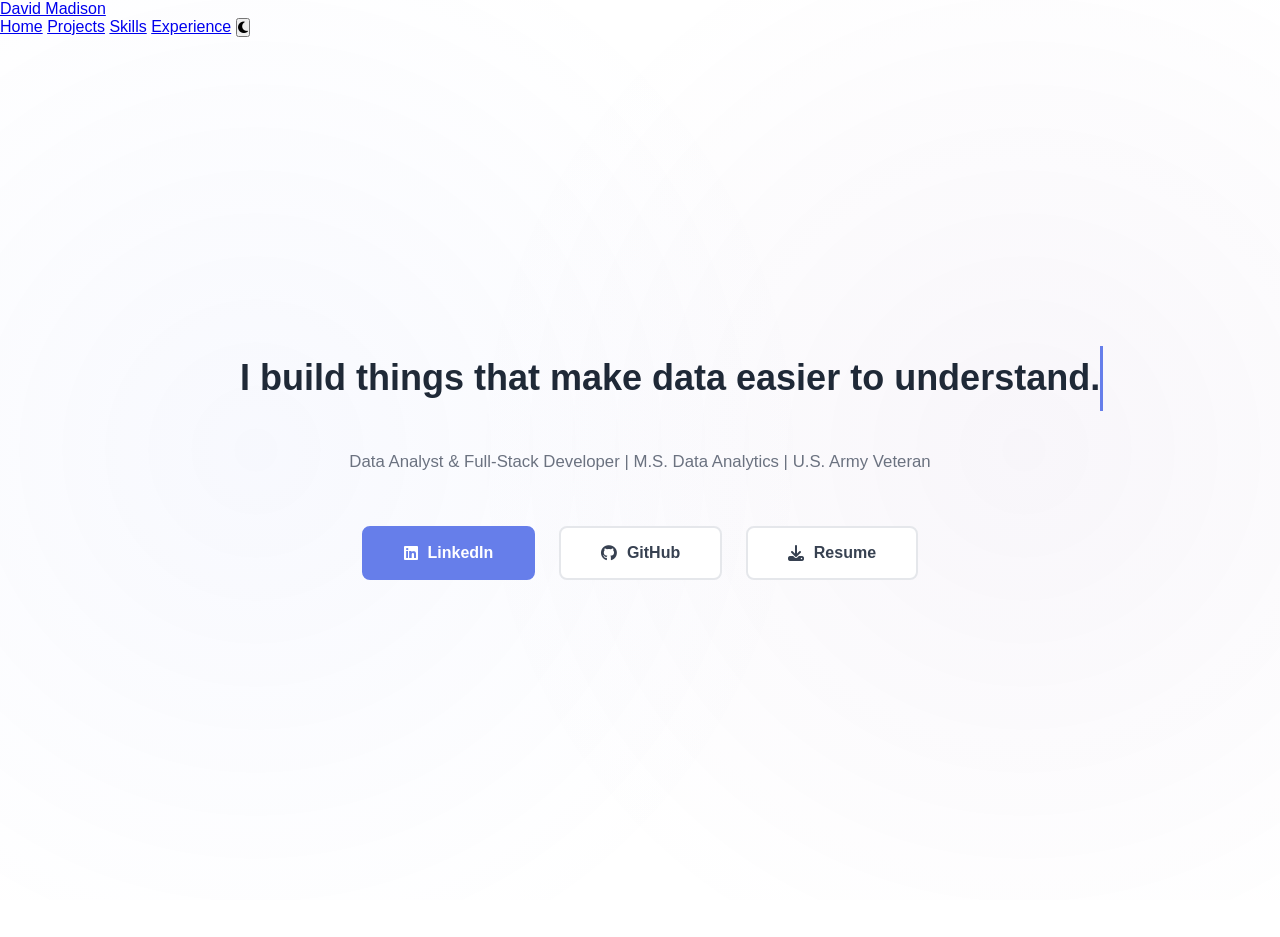
==== index.html @ 7db9de2d "Update index.html" ====
<!DOCTYPE html>
<html lang="en">
<head>
    <meta charset="UTF-8">
    <meta name="viewport" content="width=device-width, initial-scale=1.0">
    <title>David Madison - Portfolio</title>
    <link rel="stylesheet" href="styles.css">
    <link rel="stylesheet" href="https://cdnjs.cloudflare.com/ajax/libs/font-awesome/6.4.0/css/all.min.css">
    <script src="https://cdnjs.cloudflare.com/ajax/libs/gsap/3.12.2/gsap.min.js"></script>
    <style>
        * {
            margin: 0;
            padding: 0;
            box-sizing: border-box;
        }
        
        body {
            font-family: -apple-system, BlinkMacSystemFont, 'Segoe UI', Roboto, 'Helvetica Neue', Arial, sans-serif;
            background: white;
            overflow-x: hidden;
        }
        
        /* Simple subtle background */
        .simple-bg {
            position: fixed;
            top: 0;
            left: 0;
            width: 100%;
            height: 100%;
            background: 
                radial-gradient(circle at 20% 50%, rgba(102, 126, 234, 0.05) 0%, transparent 50%),
                radial-gradient(circle at 80% 50%, rgba(118, 75, 162, 0.05) 0%, transparent 50%);
            z-index: -1;
        }
        
        /* Hero */
        .hero {
            min-height: 100vh;
            display: flex;
            align-items: center;
            justify-content: center;
            padding: 2rem;
        }
        
        .hero-content {
            text-align: center;
            max-width: 800px;
            margin-top: -3rem;
        }
        
        .name {
            font-size: 2.5rem;
            font-weight: 700;
            color: #000000;
            margin-bottom: 1rem;
            letter-spacing: -0.02em;
        }
        
        .title {
            font-size: 4.5rem;
            font-weight: 800;
            color: #000000;
            margin-bottom: 1.5rem;
            letter-spacing: -0.03em;
            line-height: 1.1;
        }
        
        .tagline {
            font-size: 2.25rem;
            color: #1f2937;
            font-weight: 700;
            line-height: 1.8;
            margin-bottom: 2rem;
            overflow: hidden;
            border-right: 3px solid #667eea;
            white-space: nowrap;
            display: inline-block;
            margin: 0 auto 2rem auto;
            animation: typing 3.5s steps(50, end), blink-caret 0.75s step-end infinite;
        }
        
        @keyframes typing {
            from {
                width: 0;
            }
            to {
                width: 100%;
            }
        }
        
        @keyframes blink-caret {
            from, to {
                border-color: transparent;
            }
            50% {
                border-color: #667eea;
            }
        }
        
        @keyframes fadeInUp {
            from {
                opacity: 0;
                transform: translateY(20px);
            }
            to {
                opacity: 1;
                transform: translateY(0);
            }
        }
        
        .subtitle {
            font-size: 1.05rem;
            color: #6b7280;
            line-height: 1.8;
            margin-bottom: 3rem;
        }
        
        .cta-buttons {
            display: flex;
            gap: 1.5rem;
            justify-content: center;
            flex-wrap: wrap;
        }
        
        .btn {
            padding: 1rem 2.5rem;
            border-radius: 8px;
            font-weight: 600;
            text-decoration: none;
            transition: all 0.2s ease;
            display: inline-flex;
            align-items: center;
            gap: 0.6rem;
            font-size: 1rem;
        }
        
        .btn-primary {
            background: #667eea;
            color: white;
            border: 2px solid #667eea;
        }
        
        .btn-primary:hover {
            background: #5568d3;
            border-color: #5568d3;
            transform: translateY(-2px);
        }
        
        .btn-secondary {
            background: white;
            color: #374151;
            border: 2px solid #e5e7eb;
        }
        
        .btn-secondary:hover {
            border-color: #667eea;
            color: #667eea;
            transform: translateY(-2px);
        }
        
        @media (max-width: 768px) {
            .hero-content {
                margin-top: -2rem;
            }
            
            .tagline {
                font-size: 1.65rem;
                white-space: normal;
                border-right: none;
                animation: none;
                display: block;
            }
            
            .name {
                font-size: 1.75rem;
            }
            
            .title {
                font-size: 2.5rem;
            }
            
            .subtitle {
                font-size: 0.95rem;
            }
            
            .cta-buttons {
                flex-direction: column;
            }
            
            .btn {
                width: 100%;
                justify-content: center;
            }
        }
    </style>
</head>
<body>
    <div class="page-transition"></div>
    
    <!-- Simple Background -->
    <div class="simple-bg"></div>
    
    <nav class="navbar">
        <div class="nav-content">
            <a href="index.html" class="logo">David Madison</a>
            <div class="nav-links">
                <a href="index.html" class="active">Home</a>
                <a href="projects.html">Projects</a>
                <a href="skills.html">Skills</a>
                <a href="experience.html">Experience</a>
                <button id="theme-toggle" class="theme-toggle">
                    <i class="fas fa-moon"></i>
                </button>
            </div>
        </div>
    </nav>
    
    <main class="hero">
        <div class="hero-content">
            <p class="tagline">I build things that make data easier to understand.</p>
            <p class="subtitle">Data Analyst & Full-Stack Developer | M.S. Data Analytics | U.S. Army Veteran</p>
            <div class="cta-buttons">
                <a href="https://www.linkedin.com/in/davidmadison95" target="_blank" class="btn btn-primary">
                    <i class="fab fa-linkedin"></i> LinkedIn
                </a>
                <a href="https://github.com/davidmadison95" target="_blank" class="btn btn-secondary">
                    <i class="fab fa-github"></i> GitHub
                </a>
                <a href="Resume - David Madison.pdf" download class="btn btn-secondary">
                    <i class="fas fa-download"></i> Resume
                </a>
            </div>
        </div>
    </main>
    
    <script src="script.js"></script>
</body>
</html>
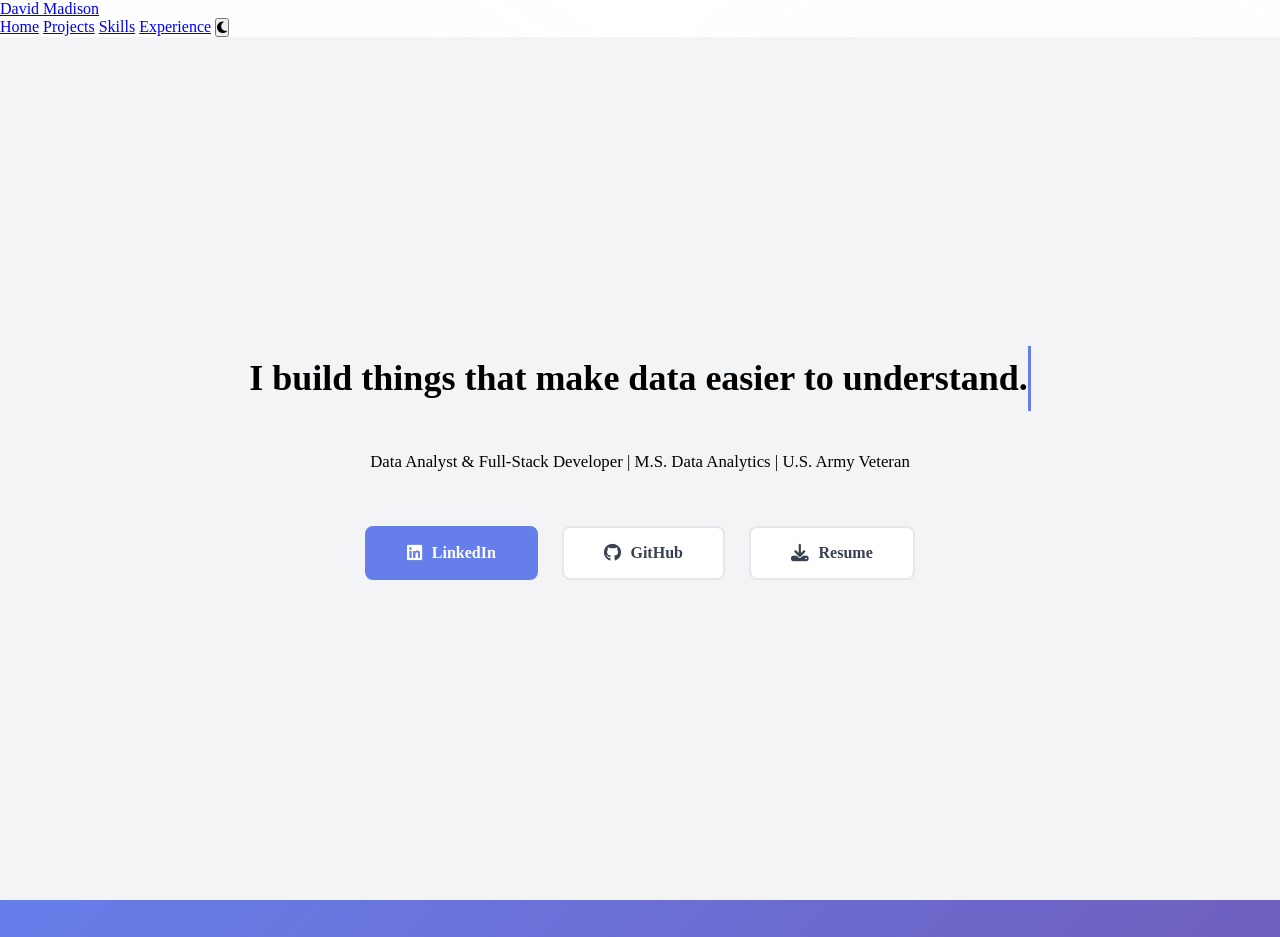
==== commit 7f2f4a4b: "Update index.html" ====
--- a/index.html
+++ b/index.html
@@ -14,10 +14,28 @@
             box-sizing: border-box;
         }
         
-        body {
-            font-family: -apple-system, BlinkMacSystemFont, 'Segoe UI', Roboto, 'Helvetica Neue', Arial, sans-serif;
-            background: white;
+        html, body {
+            height: 100%;
             overflow-x: hidden;
+        }
+        
+        /* Dark mode support (aligns with data-theme) */
+        [data-theme="dark"] {
+            background: #1a202c;
+        }
+        
+        [data-theme="dark"] .simple-bg {
+            background: 
+                radial-gradient(circle at 20% 50%, rgba(102, 126, 234, 0.1) 0%, transparent 50%),
+                radial-gradient(circle at 80% 50%, rgba(118, 75, 162, 0.1) 0%, transparent 50%);
+        }
+        
+        [data-theme="dark"] .tagline {
+            color: var(--text-color);
+        }
+        
+        [data-theme="dark"] .subtitle {
+            color: var(--text-color);
         }
         
         /* Simple subtle background */
@@ -30,16 +48,26 @@
             background: 
                 radial-gradient(circle at 20% 50%, rgba(102, 126, 234, 0.05) 0%, transparent 50%),
                 radial-gradient(circle at 80% 50%, rgba(118, 75, 162, 0.05) 0%, transparent 50%);
+            pointer-events: none;
             z-index: -1;
-        }
-        
-        /* Hero */
+            opacity: 1;
+            transition: opacity 0.4s ease;
+        }
+        
         .hero {
             min-height: 100vh;
             display: flex;
             align-items: center;
             justify-content: center;
-            padding: 2rem;
+            text-align: center;
+            padding: 0 1.5rem;
+            position: relative;
+            overflow: hidden;
+            background: #f3f4f6;
+        }
+        
+        [data-theme="dark"] .hero {
+            background: #1a202c;
         }
         
         .hero-content {
@@ -51,7 +79,7 @@
         .name {
             font-size: 2.5rem;
             font-weight: 700;
-            color: #000000;
+            color: var(--text-color);
             margin-bottom: 1rem;
             letter-spacing: -0.02em;
         }
@@ -59,7 +87,7 @@
         .title {
             font-size: 4.5rem;
             font-weight: 800;
-            color: #000000;
+            color: var(--text-color);
             margin-bottom: 1.5rem;
             letter-spacing: -0.03em;
             line-height: 1.1;
@@ -67,7 +95,7 @@
         
         .tagline {
             font-size: 2.25rem;
-            color: #1f2937;
+            color: var(--text-color);
             font-weight: 700;
             line-height: 1.8;
             margin-bottom: 2rem;
@@ -110,7 +138,7 @@
         
         .subtitle {
             font-size: 1.05rem;
-            color: #6b7280;
+            color: var(--text-color);
             line-height: 1.8;
             margin-bottom: 3rem;
         }
@@ -152,19 +180,51 @@
             border: 2px solid #e5e7eb;
         }
         
+        [data-theme="dark"] .btn-secondary {
+            background: #2d3748;
+            color: #d1d5db;
+            border-color: #4a5568;
+        }
+        
         .btn-secondary:hover {
             border-color: #667eea;
             color: #667eea;
             transform: translateY(-2px);
         }
         
+        .btn i {
+            font-size: 1.1rem;
+        }
+        
+        /* Page transition overlay */
+        .page-transition {
+            position: fixed;
+            top: 0;
+            left: 0;
+            width: 100%;
+            height: 100%;
+            background: linear-gradient(135deg, #667eea, #764ba2);
+            transform: translateY(100%);
+            z-index: 1000;
+            pointer-events: none;
+            transition: transform 0.5s ease;
+        }
+        
         @media (max-width: 768px) {
+            .hero {
+                padding: 0 1.25rem;
+            }
+            
             .hero-content {
                 margin-top: -2rem;
             }
             
+            .title {
+                font-size: 2.5rem;
+            }
+            
             .tagline {
-                font-size: 1.65rem;
+                font-size: 1.5rem;
                 white-space: normal;
                 border-right: none;
                 animation: none;
@@ -173,10 +233,6 @@
             
             .name {
                 font-size: 1.75rem;
-            }
-            
-            .title {
-                font-size: 2.5rem;
             }
             
             .subtitle {
@@ -220,7 +276,7 @@
             <p class="tagline">I build things that make data easier to understand.</p>
             <p class="subtitle">Data Analyst & Full-Stack Developer | M.S. Data Analytics | U.S. Army Veteran</p>
             <div class="cta-buttons">
-                <a href="https://www.linkedin.com/in/davidmadison95" target="_blank" class="btn btn-primary">
+                <a href="https://www.linkedin.com/in/david-madison-68a2b5275" target="_blank" class="btn btn-primary">
                     <i class="fab fa-linkedin"></i> LinkedIn
                 </a>
                 <a href="https://github.com/davidmadison95" target="_blank" class="btn btn-secondary">
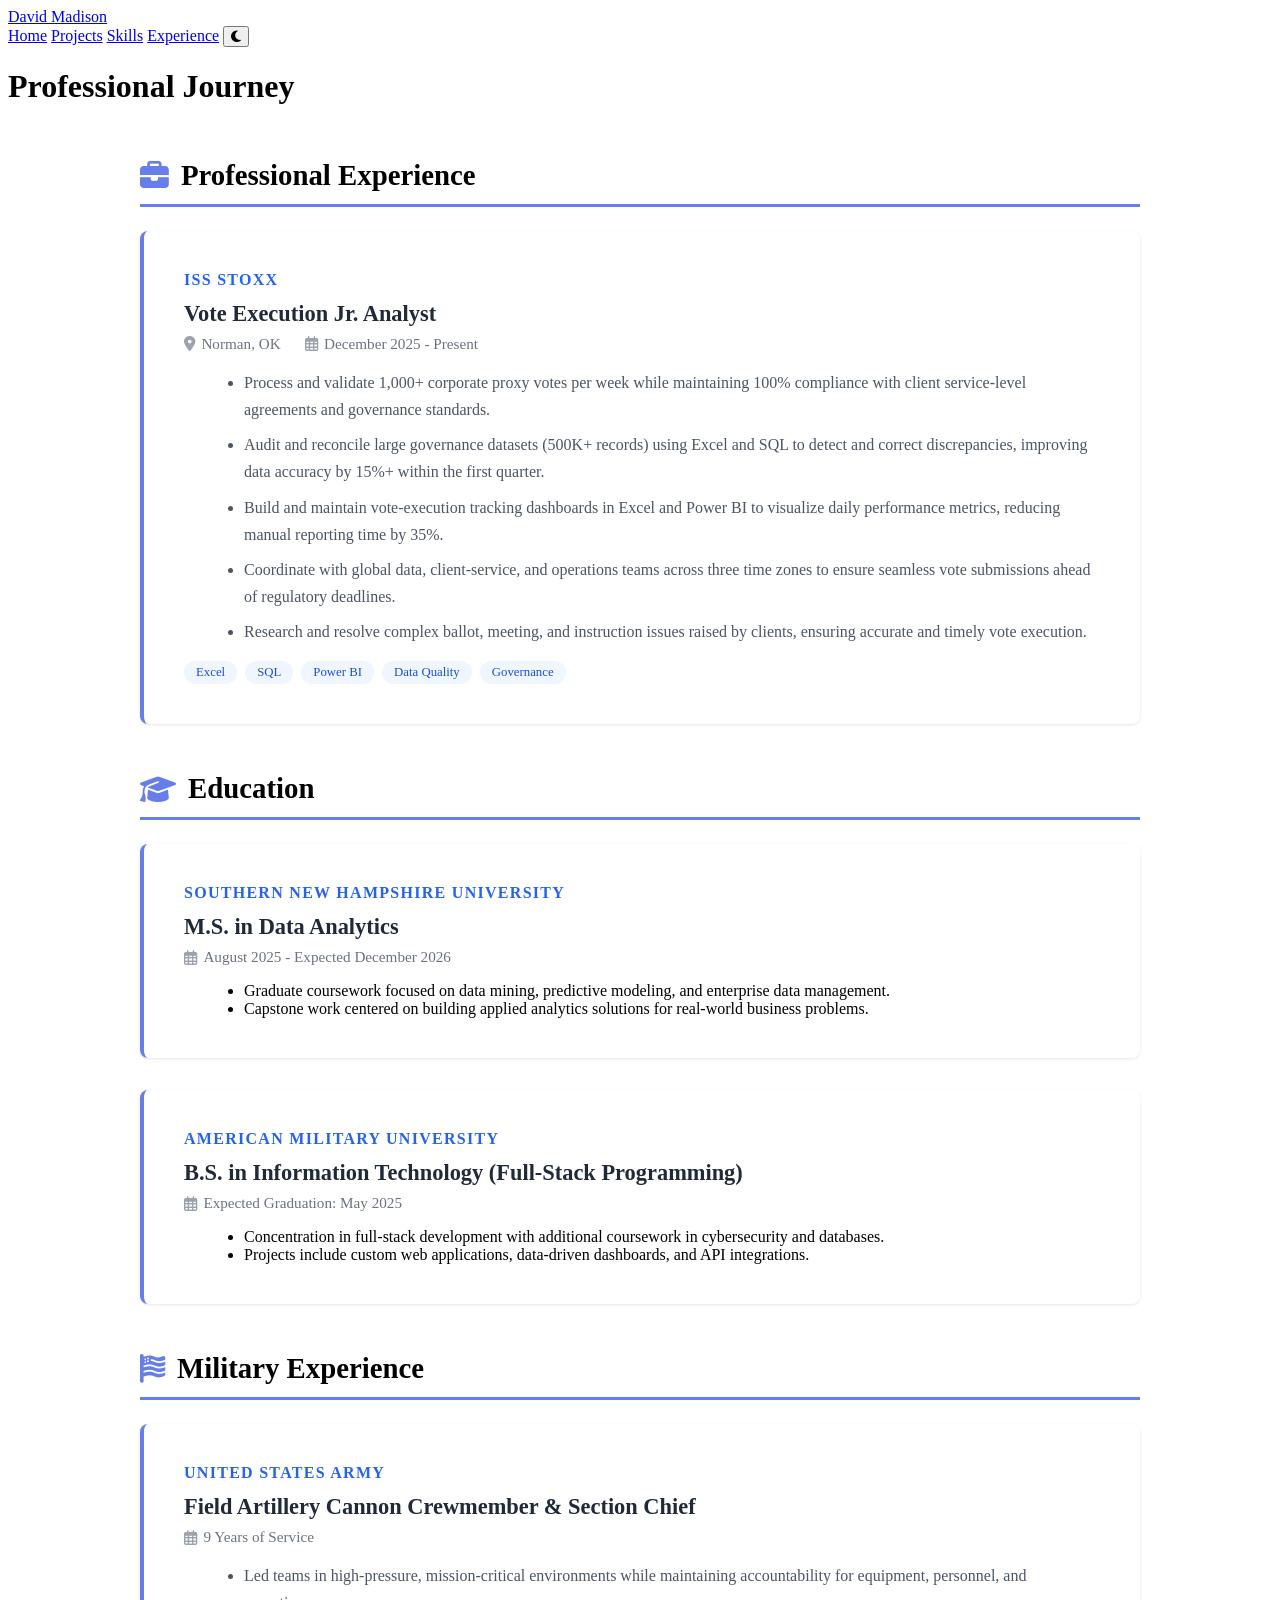
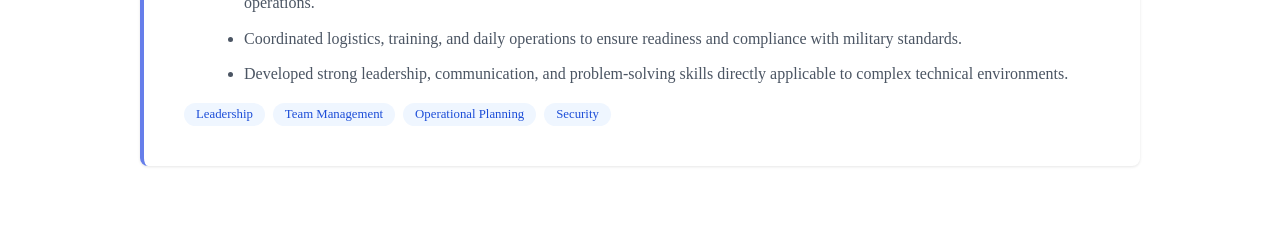
==== commit 44407a1c: "Update index.html" ====
--- a/index.html
+++ b/index.html
@@ -3,292 +3,261 @@
 <head>
     <meta charset="UTF-8">
     <meta name="viewport" content="width=device-width, initial-scale=1.0">
-    <title>David Madison - Portfolio</title>
+    <title>Experience - David Madison</title>
     <link rel="stylesheet" href="styles.css">
     <link rel="stylesheet" href="https://cdnjs.cloudflare.com/ajax/libs/font-awesome/6.4.0/css/all.min.css">
     <script src="https://cdnjs.cloudflare.com/ajax/libs/gsap/3.12.2/gsap.min.js"></script>
     <style>
-        * {
-            margin: 0;
-            padding: 0;
-            box-sizing: border-box;
-        }
-        
-        html, body {
-            height: 100%;
-            overflow-x: hidden;
-        }
-        
-        /* Dark mode support (aligns with data-theme) */
-        [data-theme="dark"] {
-            background: #1a202c;
-        }
-        
-        [data-theme="dark"] .simple-bg {
-            background: 
-                radial-gradient(circle at 20% 50%, rgba(102, 126, 234, 0.1) 0%, transparent 50%),
-                radial-gradient(circle at 80% 50%, rgba(118, 75, 162, 0.1) 0%, transparent 50%);
-        }
-        
-        [data-theme="dark"] .tagline {
-            color: var(--text-color);
-        }
-        
-        [data-theme="dark"] .subtitle {
-            color: var(--text-color);
-        }
-        
-        /* Simple subtle background */
-        .simple-bg {
-            position: fixed;
-            top: 0;
-            left: 0;
-            width: 100%;
-            height: 100%;
-            background: 
-                radial-gradient(circle at 20% 50%, rgba(102, 126, 234, 0.05) 0%, transparent 50%),
-                radial-gradient(circle at 80% 50%, rgba(118, 75, 162, 0.05) 0%, transparent 50%);
-            pointer-events: none;
-            z-index: -1;
-            opacity: 1;
-            transition: opacity 0.4s ease;
-        }
-        
-        .hero {
-            min-height: 100vh;
+        .experience-container {
+            max-width: 1000px;
+            margin: 0 auto;
+            padding: 2rem 1.5rem;
+        }
+        
+        .section-title {
+            font-size: 1.8rem;
+            margin-top: 3rem;
+            padding-bottom: 0.75rem;
+            border-bottom: 3px solid #667eea;
             display: flex;
             align-items: center;
-            justify-content: center;
-            text-align: center;
-            padding: 0 1.5rem;
-            position: relative;
-            overflow: hidden;
-            background: #f3f4f6;
-        }
-        
-        [data-theme="dark"] .hero {
-            background: #1a202c;
-        }
-        
-        .hero-content {
-            text-align: center;
-            max-width: 800px;
-            margin-top: -3rem;
-        }
-        
-        .name {
-            font-size: 2.5rem;
-            font-weight: 700;
-            color: var(--text-color);
+            gap: 0.75rem;
+        }
+        
+        /* Dark mode support */
+        [data-theme="dark"] .section-title {
+            color: #f9fafb;
+        }
+        
+        [data-theme="dark"] .experience-item,
+        [data-theme="dark"] .education-item,
+        [data-theme="dark"] .cert-item,
+        [data-theme="dark"] .award-item {
+            background: #2d3748;
+        }
+        
+        [data-theme="dark"] .experience-item h3,
+        [data-theme="dark"] .education-item h3 {
+            color: #f9fafb;
+        }
+        
+        [data-theme="dark"] .experience-item p,
+        [data-theme="dark"] .education-item p,
+        [data-theme="dark"] .experience-item li,
+        [data-theme="dark"] .education-item li {
+            color: #d1d5db;
+        }
+        
+        [data-theme="dark"] .meta {
+            color: #9ca3af;
+        }
+        
+        .section-title:first-of-type {
+            margin-top: 0;
+        }
+        
+        .section-title i {
+            color: #667eea;
+        }
+        
+        .experience-item,
+        .education-item,
+        .cert-item,
+        .award-item {
+            background: var(--card-bg);
+            padding: 2.5rem;
+            margin-bottom: 2rem;
+            border-radius: 8px;
+            border-left: 4px solid #667eea;
+            box-shadow: 0 1px 3px rgba(0, 0, 0, 0.1);
+        }
+        
+        .experience-item h3,
+        .education-item h3 {
+            margin: 0 0 0.5rem 0;
+            font-size: 1.4rem;
+            color: #1f2937;
+        }
+        
+        .company {
+            font-size: 1rem;
+            font-weight: 600;
+            color: #2563eb;
+            text-transform: uppercase;
+            letter-spacing: 0.08em;
+            margin-bottom: 0.75rem;
+        }
+        
+        .meta {
+            display: flex;
+            flex-wrap: wrap;
+            gap: 1.5rem;
+            font-size: 0.95rem;
+            color: #6b7280;
             margin-bottom: 1rem;
-            letter-spacing: -0.02em;
-        }
-        
-        .title {
-            font-size: 4.5rem;
-            font-weight: 800;
-            color: var(--text-color);
-            margin-bottom: 1.5rem;
-            letter-spacing: -0.03em;
-            line-height: 1.1;
-        }
-        
-        .tagline {
-            font-size: 2.25rem;
-            color: var(--text-color);
-            font-weight: 700;
-            line-height: 1.8;
-            margin-bottom: 2rem;
-            overflow: hidden;
-            border-right: 3px solid #667eea;
-            white-space: nowrap;
-            display: inline-block;
-            margin: 0 auto 2rem auto;
-            animation: typing 3.5s steps(50, end), blink-caret 0.75s step-end infinite;
-        }
-        
-        @keyframes typing {
-            from {
-                width: 0;
-            }
-            to {
-                width: 100%;
-            }
-        }
-        
-        @keyframes blink-caret {
-            from, to {
-                border-color: transparent;
-            }
-            50% {
-                border-color: #667eea;
-            }
-        }
-        
-        @keyframes fadeInUp {
-            from {
-                opacity: 0;
-                transform: translateY(20px);
-            }
-            to {
-                opacity: 1;
-                transform: translateY(0);
-            }
-        }
-        
-        .subtitle {
-            font-size: 1.05rem;
-            color: var(--text-color);
-            line-height: 1.8;
-            margin-bottom: 3rem;
-        }
-        
-        .cta-buttons {
-            display: flex;
-            gap: 1.5rem;
-            justify-content: center;
-            flex-wrap: wrap;
-        }
-        
-        .btn {
-            padding: 1rem 2.5rem;
-            border-radius: 8px;
-            font-weight: 600;
-            text-decoration: none;
-            transition: all 0.2s ease;
+        }
+        
+        .meta span {
             display: inline-flex;
             align-items: center;
-            gap: 0.6rem;
-            font-size: 1rem;
-        }
-        
-        .btn-primary {
-            background: #667eea;
-            color: white;
-            border: 2px solid #667eea;
-        }
-        
-        .btn-primary:hover {
-            background: #5568d3;
-            border-color: #5568d3;
-            transform: translateY(-2px);
-        }
-        
-        .btn-secondary {
-            background: white;
-            color: #374151;
-            border: 2px solid #e5e7eb;
-        }
-        
-        [data-theme="dark"] .btn-secondary {
-            background: #2d3748;
-            color: #d1d5db;
-            border-color: #4a5568;
-        }
-        
-        .btn-secondary:hover {
-            border-color: #667eea;
-            color: #667eea;
-            transform: translateY(-2px);
-        }
-        
-        .btn i {
-            font-size: 1.1rem;
-        }
-        
-        /* Page transition overlay */
-        .page-transition {
-            position: fixed;
-            top: 0;
-            left: 0;
-            width: 100%;
-            height: 100%;
-            background: linear-gradient(135deg, #667eea, #764ba2);
-            transform: translateY(100%);
-            z-index: 1000;
-            pointer-events: none;
-            transition: transform 0.5s ease;
+            gap: 0.4rem;
+        }
+        
+        .meta i {
+            color: #9ca3af;
+        }
+        
+        .experience-item ul,
+        .education-item ul {
+            margin: 0 0 0 1.25rem;
+        }
+        
+        .experience-item li {
+            color: #4b5563;
+            line-height: 1.7;
+            margin-bottom: 0.5rem;
+        }
+        
+        .tags {
+            display: flex;
+            flex-wrap: wrap;
+            gap: 0.5rem;
+            margin-top: 1rem;
+        }
+        
+        .tag {
+            padding: 0.25rem 0.75rem;
+            border-radius: 999px;
+            background: #eff6ff;
+            color: #1d4ed8;
+            font-size: 0.8rem;
+            font-weight: 500;
+        }
+        
+        [data-theme="dark"] .tag {
+            background: #1e293b;
+            color: #93c5fd;
         }
         
         @media (max-width: 768px) {
-            .hero {
-                padding: 0 1.25rem;
-            }
-            
-            .hero-content {
-                margin-top: -2rem;
-            }
-            
-            .title {
-                font-size: 2.5rem;
-            }
-            
-            .tagline {
-                font-size: 1.5rem;
-                white-space: normal;
-                border-right: none;
-                animation: none;
-                display: block;
-            }
-            
-            .name {
-                font-size: 1.75rem;
-            }
-            
-            .subtitle {
-                font-size: 0.95rem;
-            }
-            
-            .cta-buttons {
-                flex-direction: column;
-            }
-            
-            .btn {
-                width: 100%;
-                justify-content: center;
+            .experience-item,
+            .education-item {
+                padding: 1.75rem;
             }
         }
     </style>
 </head>
 <body>
     <div class="page-transition"></div>
-    
-    <!-- Simple Background -->
-    <div class="simple-bg"></div>
-    
+
+    <div class="bg-pattern"></div>
+    <div id="particles-js" class="particles-container"></div>
+
     <nav class="navbar">
         <div class="nav-content">
             <a href="index.html" class="logo">David Madison</a>
             <div class="nav-links">
-                <a href="index.html" class="active">Home</a>
+                <a href="index.html">Home</a>
                 <a href="projects.html">Projects</a>
                 <a href="skills.html">Skills</a>
-                <a href="experience.html">Experience</a>
+                <a href="experience.html" class="active">Experience</a>
                 <button id="theme-toggle" class="theme-toggle">
                     <i class="fas fa-moon"></i>
                 </button>
             </div>
         </div>
     </nav>
-    
-    <main class="hero">
-        <div class="hero-content">
-            <p class="tagline">I build things that make data easier to understand.</p>
-            <p class="subtitle">Data Analyst & Full-Stack Developer | M.S. Data Analytics | U.S. Army Veteran</p>
-            <div class="cta-buttons">
-                <a href="https://www.linkedin.com/in/david-madison-68a2b5275" target="_blank" class="btn btn-primary">
-                    <i class="fab fa-linkedin"></i> LinkedIn
-                </a>
-                <a href="https://github.com/davidmadison95" target="_blank" class="btn btn-secondary">
-                    <i class="fab fa-github"></i> GitHub
-                </a>
-                <a href="Resume - David Madison.pdf" download class="btn btn-secondary">
-                    <i class="fas fa-download"></i> Resume
-                </a>
+
+    <main class="container">
+        <h1 class="title">Professional Journey</h1>
+
+        <div class="experience-container">
+            <!-- Professional Experience -->
+            <h2 class="section-title">
+                <i class="fas fa-briefcase"></i>
+                Professional Experience
+            </h2>
+
+            <div class="experience-item">
+                <div class="company">ISS STOXX</div>
+                <h3>Vote Execution Jr. Analyst</h3>
+                <div class="meta">
+                    <span><i class="fas fa-map-marker-alt"></i> Norman, OK</span>
+                    <span><i class="far fa-calendar-alt"></i> December 2025 - Present</span>
+                </div>
+                <ul>
+                    <li>Process and validate 1,000+ corporate proxy votes per week while maintaining 100% compliance with client service-level agreements and governance standards.</li>
+                    <li>Audit and reconcile large governance datasets (500K+ records) using Excel and SQL to detect and correct discrepancies, improving data accuracy by 15%+ within the first quarter.</li>
+                    <li>Build and maintain vote-execution tracking dashboards in Excel and Power BI to visualize daily performance metrics, reducing manual reporting time by 35%.</li>
+                    <li>Coordinate with global data, client-service, and operations teams across three time zones to ensure seamless vote submissions ahead of regulatory deadlines.</li>
+                    <li>Research and resolve complex ballot, meeting, and instruction issues raised by clients, ensuring accurate and timely vote execution.</li>
+                </ul>
+                <div class="tags">
+                    <span class="tag">Excel</span>
+                    <span class="tag">SQL</span>
+                    <span class="tag">Power BI</span>
+                    <span class="tag">Data Quality</span>
+                    <span class="tag">Governance</span>
+                </div>
+            </div>
+
+            <!-- Education -->
+            <h2 class="section-title">
+                <i class="fas fa-graduation-cap"></i>
+                Education
+            </h2>
+
+            <div class="education-item">
+                <div class="company">Southern New Hampshire University</div>
+                <h3>M.S. in Data Analytics</h3>
+                <div class="meta">
+                    <span><i class="far fa-calendar-alt"></i> August 2025 - Expected December 2026</span>
+                </div>
+                <ul>
+                    <li>Graduate coursework focused on data mining, predictive modeling, and enterprise data management.</li>
+                    <li>Capstone work centered on building applied analytics solutions for real-world business problems.</li>
+                </ul>
+            </div>
+
+            <div class="education-item">
+                <div class="company">American Military University</div>
+                <h3>B.S. in Information Technology (Full-Stack Programming)</h3>
+                <div class="meta">
+                    <span><i class="far fa-calendar-alt"></i> Expected Graduation: May 2025</span>
+                </div>
+                <ul>
+                    <li>Concentration in full-stack development with additional coursework in cybersecurity and databases.</li>
+                    <li>Projects include custom web applications, data-driven dashboards, and API integrations.</li>
+                </ul>
+            </div>
+
+            <!-- Military Experience -->
+            <h2 class="section-title">
+                <i class="fas fa-flag-usa"></i>
+                Military Experience
+            </h2>
+
+            <div class="experience-item">
+                <div class="company">United States Army</div>
+                <h3>Field Artillery Cannon Crewmember & Section Chief</h3>
+                <div class="meta">
+                    <span><i class="far fa-calendar-alt"></i> 9 Years of Service</span>
+                </div>
+                <ul>
+                    <li>Led teams in high-pressure, mission-critical environments while maintaining accountability for equipment, personnel, and operations.</li>
+                    <li>Coordinated logistics, training, and daily operations to ensure readiness and compliance with military standards.</li>
+                    <li>Developed strong leadership, communication, and problem-solving skills directly applicable to complex technical environments.</li>
+                </ul>
+                <div class="tags">
+                    <span class="tag">Leadership</span>
+                    <span class="tag">Team Management</span>
+                    <span class="tag">Operational Planning</span>
+                    <span class="tag">Security</span>
+                </div>
             </div>
         </div>
     </main>
-    
+
     <script src="script.js"></script>
 </body>
 </html>
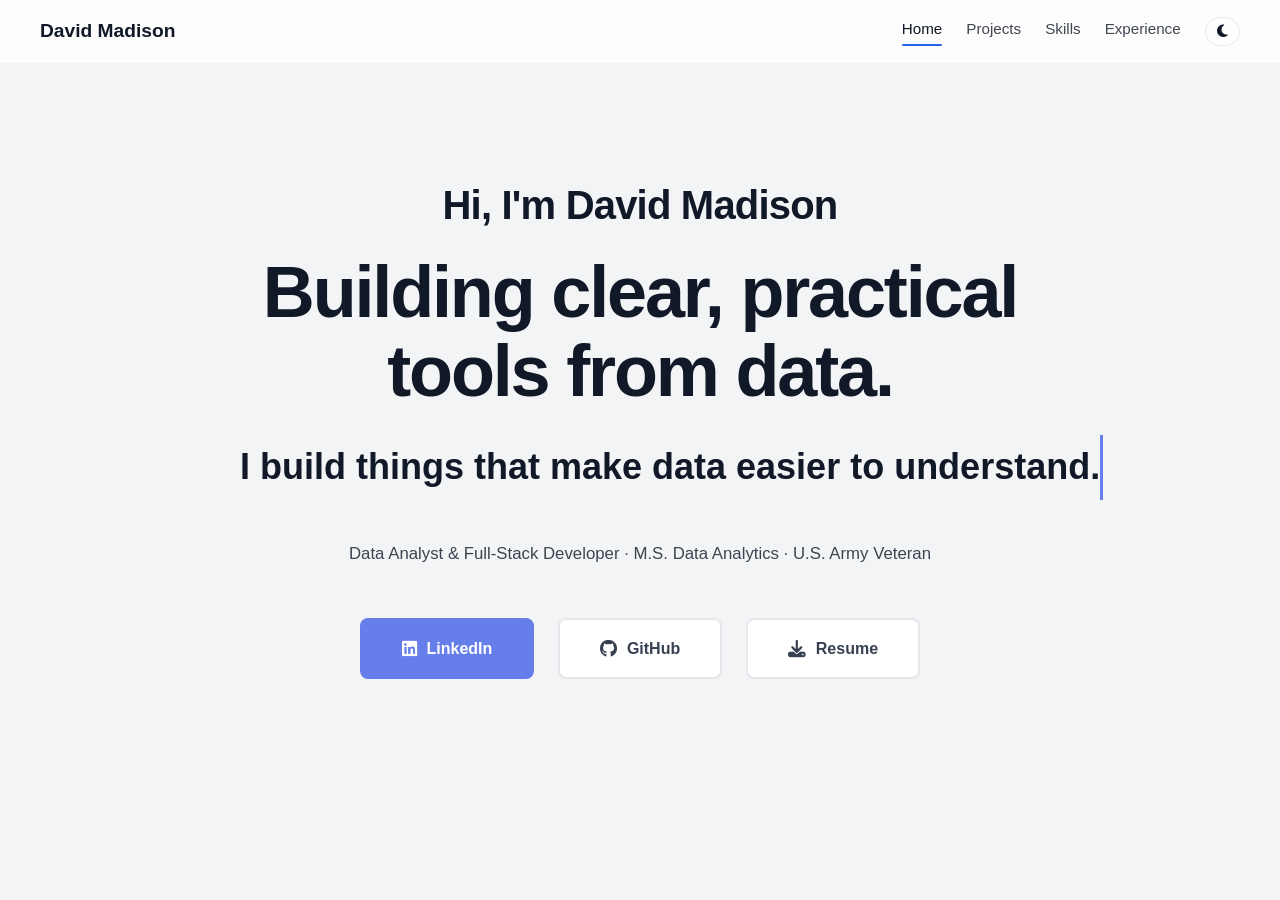
==== commit c2ad719e: "Update index.html" ====
--- a/index.html
+++ b/index.html
@@ -1,148 +1,243 @@
 <!DOCTYPE html>
 <html lang="en">
 <head>
-    <meta charset="UTF-8">
-    <meta name="viewport" content="width=device-width, initial-scale=1.0">
-    <title>Experience - David Madison</title>
-    <link rel="stylesheet" href="styles.css">
-    <link rel="stylesheet" href="https://cdnjs.cloudflare.com/ajax/libs/font-awesome/6.4.0/css/all.min.css">
+    <meta charset="UTF-8" />
+    <meta name="viewport" content="width=device-width, initial-scale=1.0" />
+    <title>David Madison - Portfolio</title>
+    <link rel="stylesheet" href="styles.css" />
+    <link
+        rel="stylesheet"
+        href="https://cdnjs.cloudflare.com/ajax/libs/font-awesome/6.4.0/css/all.min.css"
+    />
     <script src="https://cdnjs.cloudflare.com/ajax/libs/gsap/3.12.2/gsap.min.js"></script>
+
     <style>
-        .experience-container {
-            max-width: 1000px;
-            margin: 0 auto;
-            padding: 2rem 1.5rem;
-        }
-        
-        .section-title {
-            font-size: 1.8rem;
-            margin-top: 3rem;
-            padding-bottom: 0.75rem;
-            border-bottom: 3px solid #667eea;
+        * {
+            margin: 0;
+            padding: 0;
+            box-sizing: border-box;
+        }
+
+        html,
+        body {
+            height: 100%;
+            overflow-x: hidden;
+        }
+
+        /* Dark mode support (aligns with data-theme) */
+        [data-theme="dark"] {
+            background: #1a202c;
+        }
+
+        [data-theme="dark"] .simple-bg {
+            background:
+                radial-gradient(circle at 20% 50%, rgba(102, 126, 234, 0.1) 0%, transparent 50%),
+                radial-gradient(circle at 80% 50%, rgba(118, 75, 162, 0.1) 0%, transparent 50%);
+        }
+
+        [data-theme="dark"] .tagline {
+            color: var(--text-color);
+        }
+
+        [data-theme="dark"] .subtitle {
+            color: var(--text-color);
+        }
+
+        /* Simple subtle background just for the home page */
+        .simple-bg {
+            position: fixed;
+            top: 0;
+            left: 0;
+            width: 100%;
+            height: 100%;
+            background:
+                radial-gradient(circle at 20% 50%, rgba(102, 126, 234, 0.05) 0%, transparent 50%),
+                radial-gradient(circle at 80% 50%, rgba(118, 75, 162, 0.05) 0%, transparent 50%);
+            pointer-events: none;
+            z-index: -1;
+            opacity: 1;
+            transition: opacity 0.4s ease;
+        }
+
+        .hero {
+            min-height: 100vh;
             display: flex;
             align-items: center;
-            gap: 0.75rem;
-        }
-        
-        /* Dark mode support */
-        [data-theme="dark"] .section-title {
-            color: #f9fafb;
-        }
-        
-        [data-theme="dark"] .experience-item,
-        [data-theme="dark"] .education-item,
-        [data-theme="dark"] .cert-item,
-        [data-theme="dark"] .award-item {
-            background: #2d3748;
-        }
-        
-        [data-theme="dark"] .experience-item h3,
-        [data-theme="dark"] .education-item h3 {
-            color: #f9fafb;
-        }
-        
-        [data-theme="dark"] .experience-item p,
-        [data-theme="dark"] .education-item p,
-        [data-theme="dark"] .experience-item li,
-        [data-theme="dark"] .education-item li {
-            color: #d1d5db;
-        }
-        
-        [data-theme="dark"] .meta {
-            color: #9ca3af;
-        }
-        
-        .section-title:first-of-type {
-            margin-top: 0;
-        }
-        
-        .section-title i {
-            color: #667eea;
-        }
-        
-        .experience-item,
-        .education-item,
-        .cert-item,
-        .award-item {
-            background: var(--card-bg);
-            padding: 2.5rem;
+            justify-content: center;
+            text-align: center;
+            padding: 0 1.5rem;
+            position: relative;
+            overflow: hidden;
+            background: #f3f4f6;
+        }
+
+        [data-theme="dark"] .hero {
+            background: #1a202c;
+        }
+
+        .hero-content {
+            text-align: center;
+            max-width: 800px;
+            margin-top: -3rem;
+        }
+
+        .name {
+            font-size: 2.5rem;
+            font-weight: 700;
+            color: var(--text-color);
+            margin-bottom: 1rem;
+            letter-spacing: -0.02em;
+        }
+
+        .title {
+            font-size: 4.5rem;
+            font-weight: 800;
+            color: var(--text-color);
+            margin-bottom: 1.5rem;
+            letter-spacing: -0.03em;
+            line-height: 1.1;
+        }
+
+        .tagline {
+            font-size: 2.25rem;
+            color: var(--text-color);
+            font-weight: 700;
+            line-height: 1.8;
             margin-bottom: 2rem;
+            overflow: hidden;
+            border-right: 3px solid #667eea;
+            white-space: nowrap;
+            display: inline-block;
+            margin: 0 auto 2rem auto;
+            animation: typing 3.5s steps(50, end), blink-caret 0.75s step-end infinite;
+        }
+
+        @keyframes typing {
+            from {
+                width: 0;
+            }
+            to {
+                width: 100%;
+            }
+        }
+
+        @keyframes blink-caret {
+            from,
+            to {
+                border-color: transparent;
+            }
+            50% {
+                border-color: #667eea;
+            }
+        }
+
+        @keyframes fadeInUp {
+            from {
+                opacity: 0;
+                transform: translateY(20px);
+            }
+            to {
+                opacity: 1;
+                transform: translateY(0);
+            }
+        }
+
+        .subtitle {
+            font-size: 1.05rem;
+            color: var(--text-color);
+            line-height: 1.8;
+            margin-bottom: 3rem;
+        }
+
+        .cta-buttons {
+            display: flex;
+            gap: 1.5rem;
+            justify-content: center;
+            flex-wrap: wrap;
+        }
+
+        .btn {
+            padding: 1rem 2.5rem;
             border-radius: 8px;
-            border-left: 4px solid #667eea;
-            box-shadow: 0 1px 3px rgba(0, 0, 0, 0.1);
-        }
-        
-        .experience-item h3,
-        .education-item h3 {
-            margin: 0 0 0.5rem 0;
-            font-size: 1.4rem;
-            color: #1f2937;
-        }
-        
-        .company {
-            font-size: 1rem;
             font-weight: 600;
-            color: #2563eb;
-            text-transform: uppercase;
-            letter-spacing: 0.08em;
-            margin-bottom: 0.75rem;
-        }
-        
-        .meta {
-            display: flex;
-            flex-wrap: wrap;
-            gap: 1.5rem;
-            font-size: 0.95rem;
-            color: #6b7280;
-            margin-bottom: 1rem;
-        }
-        
-        .meta span {
+            text-decoration: none;
+            transition: all 0.2s ease;
             display: inline-flex;
             align-items: center;
-            gap: 0.4rem;
-        }
-        
-        .meta i {
-            color: #9ca3af;
-        }
-        
-        .experience-item ul,
-        .education-item ul {
-            margin: 0 0 0 1.25rem;
-        }
-        
-        .experience-item li {
-            color: #4b5563;
-            line-height: 1.7;
-            margin-bottom: 0.5rem;
-        }
-        
-        .tags {
-            display: flex;
-            flex-wrap: wrap;
-            gap: 0.5rem;
-            margin-top: 1rem;
-        }
-        
-        .tag {
-            padding: 0.25rem 0.75rem;
-            border-radius: 999px;
-            background: #eff6ff;
-            color: #1d4ed8;
-            font-size: 0.8rem;
-            font-weight: 500;
-        }
-        
-        [data-theme="dark"] .tag {
-            background: #1e293b;
-            color: #93c5fd;
-        }
-        
+            gap: 0.6rem;
+            font-size: 1rem;
+        }
+
+        .btn-primary {
+            background: #667eea;
+            color: #ffffff;
+            border: 2px solid #667eea;
+        }
+
+        .btn-primary:hover {
+            background: #5568d3;
+            border-color: #5568d3;
+            transform: translateY(-2px);
+        }
+
+        .btn-secondary {
+            background: #ffffff;
+            color: #374151;
+            border: 2px solid #e5e7eb;
+        }
+
+        [data-theme="dark"] .btn-secondary {
+            background: #2d3748;
+            color: #d1d5db;
+            border-color: #4a5568;
+        }
+
+        .btn-secondary:hover {
+            border-color: #667eea;
+            color: #667eea;
+            transform: translateY(-2px);
+        }
+
+        .btn i {
+            font-size: 1.1rem;
+        }
+
         @media (max-width: 768px) {
-            .experience-item,
-            .education-item {
-                padding: 1.75rem;
+            .hero {
+                padding: 0 1.25rem;
+            }
+
+            .hero-content {
+                margin-top: -2rem;
+            }
+
+            .title {
+                font-size: 2.5rem;
+            }
+
+            .tagline {
+                font-size: 1.5rem;
+                white-space: normal;
+                border-right: none;
+                animation: none;
+                display: block;
+            }
+
+            .name {
+                font-size: 1.75rem;
+            }
+
+            .subtitle {
+                font-size: 0.95rem;
+            }
+
+            .cta-buttons {
+                flex-direction: column;
+            }
+
+            .btn {
+                width: 100%;
+                justify-content: center;
             }
         }
     </style>
@@ -150,17 +245,17 @@
 <body>
     <div class="page-transition"></div>
 
-    <div class="bg-pattern"></div>
-    <div id="particles-js" class="particles-container"></div>
+    <!-- Simple hero background just on home -->
+    <div class="simple-bg"></div>
 
     <nav class="navbar">
         <div class="nav-content">
             <a href="index.html" class="logo">David Madison</a>
             <div class="nav-links">
-                <a href="index.html">Home</a>
+                <a href="index.html" class="active">Home</a>
                 <a href="projects.html">Projects</a>
                 <a href="skills.html">Skills</a>
-                <a href="experience.html" class="active">Experience</a>
+                <a href="experience.html">Experience</a>
                 <button id="theme-toggle" class="theme-toggle">
                     <i class="fas fa-moon"></i>
                 </button>
@@ -168,92 +263,32 @@
         </div>
     </nav>
 
-    <main class="container">
-        <h1 class="title">Professional Journey</h1>
-
-        <div class="experience-container">
-            <!-- Professional Experience -->
-            <h2 class="section-title">
-                <i class="fas fa-briefcase"></i>
-                Professional Experience
-            </h2>
-
-            <div class="experience-item">
-                <div class="company">ISS STOXX</div>
-                <h3>Vote Execution Jr. Analyst</h3>
-                <div class="meta">
-                    <span><i class="fas fa-map-marker-alt"></i> Norman, OK</span>
-                    <span><i class="far fa-calendar-alt"></i> December 2025 - Present</span>
-                </div>
-                <ul>
-                    <li>Process and validate 1,000+ corporate proxy votes per week while maintaining 100% compliance with client service-level agreements and governance standards.</li>
-                    <li>Audit and reconcile large governance datasets (500K+ records) using Excel and SQL to detect and correct discrepancies, improving data accuracy by 15%+ within the first quarter.</li>
-                    <li>Build and maintain vote-execution tracking dashboards in Excel and Power BI to visualize daily performance metrics, reducing manual reporting time by 35%.</li>
-                    <li>Coordinate with global data, client-service, and operations teams across three time zones to ensure seamless vote submissions ahead of regulatory deadlines.</li>
-                    <li>Research and resolve complex ballot, meeting, and instruction issues raised by clients, ensuring accurate and timely vote execution.</li>
-                </ul>
-                <div class="tags">
-                    <span class="tag">Excel</span>
-                    <span class="tag">SQL</span>
-                    <span class="tag">Power BI</span>
-                    <span class="tag">Data Quality</span>
-                    <span class="tag">Governance</span>
-                </div>
-            </div>
-
-            <!-- Education -->
-            <h2 class="section-title">
-                <i class="fas fa-graduation-cap"></i>
-                Education
-            </h2>
-
-            <div class="education-item">
-                <div class="company">Southern New Hampshire University</div>
-                <h3>M.S. in Data Analytics</h3>
-                <div class="meta">
-                    <span><i class="far fa-calendar-alt"></i> August 2025 - Expected December 2026</span>
-                </div>
-                <ul>
-                    <li>Graduate coursework focused on data mining, predictive modeling, and enterprise data management.</li>
-                    <li>Capstone work centered on building applied analytics solutions for real-world business problems.</li>
-                </ul>
-            </div>
-
-            <div class="education-item">
-                <div class="company">American Military University</div>
-                <h3>B.S. in Information Technology (Full-Stack Programming)</h3>
-                <div class="meta">
-                    <span><i class="far fa-calendar-alt"></i> Expected Graduation: May 2025</span>
-                </div>
-                <ul>
-                    <li>Concentration in full-stack development with additional coursework in cybersecurity and databases.</li>
-                    <li>Projects include custom web applications, data-driven dashboards, and API integrations.</li>
-                </ul>
-            </div>
-
-            <!-- Military Experience -->
-            <h2 class="section-title">
-                <i class="fas fa-flag-usa"></i>
-                Military Experience
-            </h2>
-
-            <div class="experience-item">
-                <div class="company">United States Army</div>
-                <h3>Field Artillery Cannon Crewmember & Section Chief</h3>
-                <div class="meta">
-                    <span><i class="far fa-calendar-alt"></i> 9 Years of Service</span>
-                </div>
-                <ul>
-                    <li>Led teams in high-pressure, mission-critical environments while maintaining accountability for equipment, personnel, and operations.</li>
-                    <li>Coordinated logistics, training, and daily operations to ensure readiness and compliance with military standards.</li>
-                    <li>Developed strong leadership, communication, and problem-solving skills directly applicable to complex technical environments.</li>
-                </ul>
-                <div class="tags">
-                    <span class="tag">Leadership</span>
-                    <span class="tag">Team Management</span>
-                    <span class="tag">Operational Planning</span>
-                    <span class="tag">Security</span>
-                </div>
+    <main class="hero">
+        <div class="hero-content">
+            <p class="name">Hi, I'm David Madison</p>
+            <h1 class="title">Building clear, practical tools from data.</h1>
+            <p class="tagline">I build things that make data easier to understand.</p>
+            <p class="subtitle">
+                Data Analyst & Full-Stack Developer · M.S. Data Analytics · U.S. Army Veteran
+            </p>
+            <div class="cta-buttons">
+                <a
+                    href="https://www.linkedin.com/in/david-madison-68a2b5275"
+                    target="_blank"
+                    class="btn btn-primary"
+                >
+                    <i class="fab fa-linkedin"></i> LinkedIn
+                </a>
+                <a
+                    href="https://github.com/davidmadison95"
+                    target="_blank"
+                    class="btn btn-secondary"
+                >
+                    <i class="fab fa-github"></i> GitHub
+                </a>
+                <a href="Resume - David Madison.pdf" download class="btn btn-secondary">
+                    <i class="fas fa-download"></i> Resume
+                </a>
             </div>
         </div>
     </main>
--- a/styles.css
+++ b/styles.css
@@ -0,0 +1,227 @@
+:root {
+    --primary-color: #2563eb;
+    --secondary-color: #1f2937;
+    --text-color: #111827;
+    --bg-color: #ffffff;
+    --nav-bg: rgba(255, 255, 255, 0.8);
+    --card-bg: #ffffff;
+    --border-color: #e5e7eb;
+    --hover-color: #3b82f6;
+    --shadow-color: rgba(0, 0, 0, 0.1);
+    --success-color: #22c55e;
+    --error-color: #ef4444;
+}
+
+[data-theme="dark"] {
+    --text-color: #f3f4f6;
+    --bg-color: #020617;
+    --nav-bg: rgba(15, 23, 42, 0.9);
+    --card-bg: #020617;
+    --border-color: #374151;
+    --shadow-color: rgba(0, 0, 0, 0.3);
+}
+
+* {
+    margin: 0;
+    padding: 0;
+    box-sizing: border-box;
+}
+
+/* Global Styles */
+body {
+    font-family: -apple-system, BlinkMacSystemFont, "Segoe UI", Roboto, Oxygen,
+        Ubuntu, Cantarell, sans-serif;
+    color: var(--text-color);
+    background-color: var(--bg-color);
+    line-height: 1.6;
+    transition: background-color 0.3s, color 0.3s;
+}
+
+.container {
+    max-width: 1200px;
+    margin: 0 auto;
+    padding: 0 1rem;
+    padding-top: 100px;
+    position: relative;
+    z-index: 1;
+}
+
+/* Background Pattern */
+.bg-pattern {
+    position: fixed;
+    top: 0;
+    left: 0;
+    width: 100%;
+    height: 100%;
+    background: linear-gradient(
+        45deg,
+        transparent 49%,
+        var(--border-color) 49% 51%,
+        transparent 51%
+    );
+    background-size: 30px 30px;
+    opacity: 0.1;
+    z-index: -2;
+    animation: patternMove 20s linear infinite;
+}
+
+/* Navigation */
+.navbar {
+    position: fixed;
+    top: 0;
+    left: 0;
+    right: 0;
+    background: var(--nav-bg);
+    backdrop-filter: blur(10px);
+    z-index: 1000;
+    padding: 1rem;
+}
+
+.nav-content {
+    max-width: 1200px;
+    margin: 0 auto;
+    display: flex;
+    justify-content: space-between;
+    align-items: center;
+}
+
+.logo {
+    font-weight: 700;
+    font-size: 1.2rem;
+    color: var(--text-color);
+    text-decoration: none;
+}
+
+.nav-links {
+    display: flex;
+    align-items: center;
+    gap: 1.5rem;
+}
+
+.nav-links a {
+    text-decoration: none;
+    color: var(--text-color);
+    font-size: 0.95rem;
+    font-weight: 500;
+    opacity: 0.8;
+    position: relative;
+    padding-bottom: 0.25rem;
+}
+
+.nav-links a.active {
+    opacity: 1;
+}
+
+.nav-links a.active::after {
+    content: "";
+    position: absolute;
+    left: 0;
+    bottom: 0;
+    width: 100%;
+    height: 2px;
+    background: var(--primary-color);
+    border-radius: 999px;
+}
+
+.nav-links a:hover {
+    opacity: 1;
+}
+
+.theme-toggle {
+    background: none;
+    border: 1px solid var(--border-color);
+    border-radius: 999px;
+    padding: 0.4rem 0.7rem;
+    cursor: pointer;
+    color: var(--text-color);
+    display: flex;
+    align-items: center;
+    justify-content: center;
+}
+
+.theme-toggle i {
+    font-size: 0.9rem;
+}
+
+/* Shared Titles */
+.title {
+    font-size: 3rem;
+    margin-bottom: 1.5rem;
+    color: var(--text-color);
+}
+
+.subtitle {
+    font-size: 1.25rem;
+    margin-bottom: 1rem;
+    color: var(--text-color);
+    opacity: 0.8;
+}
+
+/* Buttons */
+.btn {
+    display: inline-flex;
+    align-items: center;
+    gap: 0.5rem;
+    padding: 0.75rem 1.5rem;
+    border-radius: 0.5rem;
+    border: 1px solid var(--border-color);
+    background: transparent;
+    color: var(--text-color);
+    cursor: pointer;
+    text-decoration: none;
+    font-weight: 500;
+    transition: all 0.2s ease;
+}
+
+.btn-primary {
+    background: var(--primary-color);
+    color: #ffffff;
+    border-color: transparent;
+}
+
+.btn-primary:hover {
+    background: var(--hover-color);
+    transform: translateY(-1px);
+    box-shadow: 0 8px 20px var(--shadow-color);
+}
+
+.btn-secondary {
+    background: var(--card-bg);
+}
+
+.btn-secondary:hover {
+    border-color: var(--primary-color);
+    color: var(--primary-color);
+    transform: translateY(-1px);
+}
+
+/* Page Transition */
+.page-transition {
+    position: fixed;
+    inset: 0;
+    background: linear-gradient(135deg, #2563eb, #7c3aed);
+    transform: translateY(100%);
+    transition: transform 0.5s ease;
+    z-index: 999;
+}
+
+/* Simple animation */
+@keyframes patternMove {
+    from {
+        transform: translateX(0);
+    }
+    to {
+        transform: translateX(-30px);
+    }
+}
+
+/* Responsive */
+@media (max-width: 768px) {
+    .nav-links {
+        gap: 1rem;
+    }
+
+    .title {
+        font-size: 2.25rem;
+    }
+}
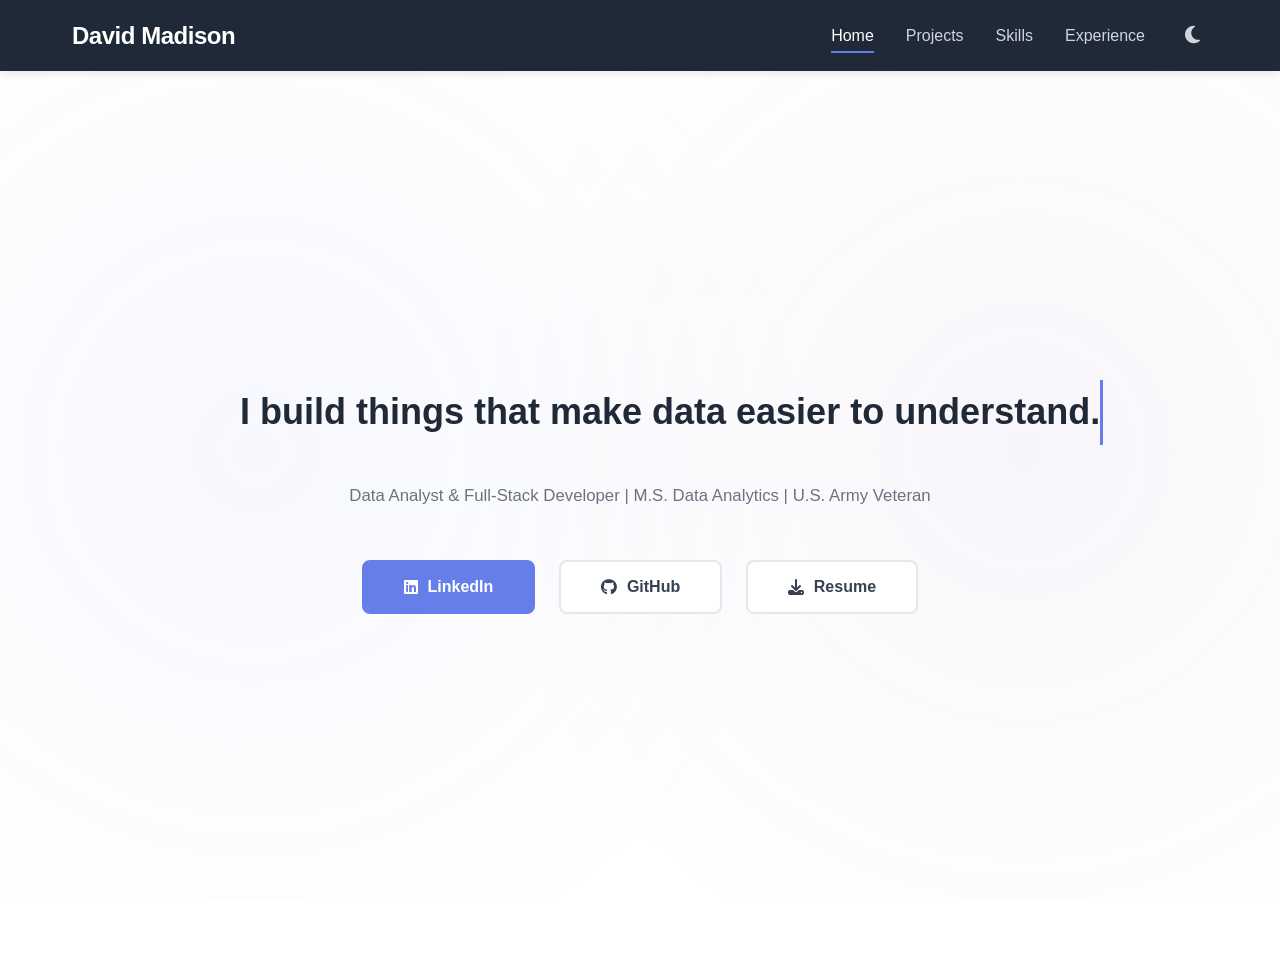
==== commit 58e69439: "Update index.html" ====
--- a/index.html
+++ b/index.html
@@ -1,106 +1,97 @@
 <!DOCTYPE html>
 <html lang="en">
 <head>
-    <meta charset="UTF-8" />
-    <meta name="viewport" content="width=device-width, initial-scale=1.0" />
+    <meta charset="UTF-8">
+    <meta name="viewport" content="width=device-width, initial-scale=1.0">
     <title>David Madison - Portfolio</title>
-    <link rel="stylesheet" href="styles.css" />
-    <link
-        rel="stylesheet"
-        href="https://cdnjs.cloudflare.com/ajax/libs/font-awesome/6.4.0/css/all.min.css"
-    />
+    <link rel="stylesheet" href="styles.css">
+    <link rel="stylesheet" href="https://cdnjs.cloudflare.com/ajax/libs/font-awesome/6.4.0/css/all.min.css">
     <script src="https://cdnjs.cloudflare.com/ajax/libs/gsap/3.12.2/gsap.min.js"></script>
-
     <style>
         * {
             margin: 0;
             padding: 0;
             box-sizing: border-box;
         }
-
-        html,
+        
         body {
-            height: 100%;
+            font-family: -apple-system, BlinkMacSystemFont, 'Segoe UI', Roboto, 'Helvetica Neue', Arial, sans-serif;
+            background: white;
             overflow-x: hidden;
         }
-
-        /* Dark mode support (aligns with data-theme) */
-        [data-theme="dark"] {
+        
+        /* Dark mode support */
+        body.dark-mode {
             background: #1a202c;
         }
-
-        [data-theme="dark"] .simple-bg {
-            background:
+        
+        body.dark-mode .simple-bg {
+            background: 
                 radial-gradient(circle at 20% 50%, rgba(102, 126, 234, 0.1) 0%, transparent 50%),
                 radial-gradient(circle at 80% 50%, rgba(118, 75, 162, 0.1) 0%, transparent 50%);
         }
-
-        [data-theme="dark"] .tagline {
-            color: var(--text-color);
-        }
-
-        [data-theme="dark"] .subtitle {
-            color: var(--text-color);
-        }
-
-        /* Simple subtle background just for the home page */
+        
+        body.dark-mode .tagline {
+            color: #f9fafb;
+        }
+        
+        body.dark-mode .subtitle {
+            color: #d1d5db;
+        }
+        
+        /* Simple subtle background */
         .simple-bg {
             position: fixed;
             top: 0;
             left: 0;
             width: 100%;
             height: 100%;
-            background:
+            background: 
                 radial-gradient(circle at 20% 50%, rgba(102, 126, 234, 0.05) 0%, transparent 50%),
                 radial-gradient(circle at 80% 50%, rgba(118, 75, 162, 0.05) 0%, transparent 50%);
-            pointer-events: none;
             z-index: -1;
-            opacity: 1;
-            transition: opacity 0.4s ease;
-        }
-
+        }
+        
+        /* Hero */
         .hero {
             min-height: 100vh;
             display: flex;
             align-items: center;
             justify-content: center;
-            text-align: center;
-            padding: 0 1.5rem;
+            padding: 2rem;
             position: relative;
-            overflow: hidden;
-            background: #f3f4f6;
-        }
-
-        [data-theme="dark"] .hero {
+        }
+        
+        body.dark-mode .hero {
             background: #1a202c;
         }
-
+        
         .hero-content {
             text-align: center;
             max-width: 800px;
             margin-top: -3rem;
         }
-
+        
         .name {
             font-size: 2.5rem;
             font-weight: 700;
-            color: var(--text-color);
+            color: #000000;
             margin-bottom: 1rem;
             letter-spacing: -0.02em;
         }
-
+        
         .title {
             font-size: 4.5rem;
             font-weight: 800;
-            color: var(--text-color);
+            color: #000000;
             margin-bottom: 1.5rem;
             letter-spacing: -0.03em;
             line-height: 1.1;
         }
-
+        
         .tagline {
             font-size: 2.25rem;
-            color: var(--text-color);
+            color: #1f2937;
             font-weight: 700;
             line-height: 1.8;
             margin-bottom: 2rem;
@@ -111,7 +102,7 @@
             margin: 0 auto 2rem auto;
             animation: typing 3.5s steps(50, end), blink-caret 0.75s step-end infinite;
         }
-
+        
         @keyframes typing {
             from {
                 width: 0;
@@ -120,17 +111,16 @@
                 width: 100%;
             }
         }
-
+        
         @keyframes blink-caret {
-            from,
-            to {
+            from, to {
                 border-color: transparent;
             }
             50% {
                 border-color: #667eea;
             }
         }
-
+        
         @keyframes fadeInUp {
             from {
                 opacity: 0;
@@ -141,21 +131,21 @@
                 transform: translateY(0);
             }
         }
-
+        
         .subtitle {
             font-size: 1.05rem;
-            color: var(--text-color);
+            color: #6b7280;
             line-height: 1.8;
             margin-bottom: 3rem;
         }
-
+        
         .cta-buttons {
             display: flex;
             gap: 1.5rem;
             justify-content: center;
             flex-wrap: wrap;
         }
-
+        
         .btn {
             padding: 1rem 2.5rem;
             border-radius: 8px;
@@ -167,74 +157,71 @@
             gap: 0.6rem;
             font-size: 1rem;
         }
-
+        
         .btn-primary {
             background: #667eea;
-            color: #ffffff;
+            color: white;
             border: 2px solid #667eea;
         }
-
+        
         .btn-primary:hover {
             background: #5568d3;
             border-color: #5568d3;
             transform: translateY(-2px);
         }
-
+        
         .btn-secondary {
-            background: #ffffff;
+            background: white;
             color: #374151;
             border: 2px solid #e5e7eb;
         }
-
-        [data-theme="dark"] .btn-secondary {
+        
+        body.dark-mode .btn-secondary {
             background: #2d3748;
             color: #d1d5db;
             border-color: #4a5568;
         }
-
+        
         .btn-secondary:hover {
             border-color: #667eea;
             color: #667eea;
             transform: translateY(-2px);
         }
-
-        .btn i {
-            font-size: 1.1rem;
-        }
-
+        
+        body.dark-mode .btn-secondary:hover {
+            background: #667eea;
+            color: white;
+        }
+        
         @media (max-width: 768px) {
-            .hero {
-                padding: 0 1.25rem;
-            }
-
             .hero-content {
                 margin-top: -2rem;
             }
-
-            .title {
-                font-size: 2.5rem;
-            }
-
+            
             .tagline {
-                font-size: 1.5rem;
+                font-size: 1.65rem;
                 white-space: normal;
                 border-right: none;
                 animation: none;
                 display: block;
             }
-
+            
             .name {
                 font-size: 1.75rem;
             }
-
+            
+            .title {
+                font-size: 2.5rem;
+            }
+            
             .subtitle {
                 font-size: 0.95rem;
             }
-
+            
             .cta-buttons {
                 flex-direction: column;
             }
-
+            
             .btn {
                 width: 100%;
                 justify-content: center;
@@ -244,10 +231,10 @@
 </head>
 <body>
     <div class="page-transition"></div>
-
-    <!-- Simple hero background just on home -->
+    
+    <!-- Simple Background -->
     <div class="simple-bg"></div>
-
+    
     <nav class="navbar">
         <div class="nav-content">
             <a href="index.html" class="logo">David Madison</a>
@@ -262,28 +249,16 @@
             </div>
         </div>
     </nav>
-
+    
     <main class="hero">
         <div class="hero-content">
-            <p class="name">Hi, I'm David Madison</p>
-            <h1 class="title">Building clear, practical tools from data.</h1>
             <p class="tagline">I build things that make data easier to understand.</p>
-            <p class="subtitle">
-                Data Analyst & Full-Stack Developer · M.S. Data Analytics · U.S. Army Veteran
-            </p>
+            <p class="subtitle">Data Analyst & Full-Stack Developer | M.S. Data Analytics | U.S. Army Veteran</p>
             <div class="cta-buttons">
-                <a
-                    href="https://www.linkedin.com/in/david-madison-68a2b5275"
-                    target="_blank"
-                    class="btn btn-primary"
-                >
+                <a href="https://www.linkedin.com/in/davidmadison95" target="_blank" class="btn btn-primary">
                     <i class="fab fa-linkedin"></i> LinkedIn
                 </a>
-                <a
-                    href="https://github.com/davidmadison95"
-                    target="_blank"
-                    class="btn btn-secondary"
-                >
+                <a href="https://github.com/davidmadison95" target="_blank" class="btn btn-secondary">
                     <i class="fab fa-github"></i> GitHub
                 </a>
                 <a href="Resume - David Madison.pdf" download class="btn btn-secondary">
@@ -292,7 +267,7 @@
             </div>
         </div>
     </main>
-
+    
     <script src="script.js"></script>
 </body>
 </html>
--- a/styles.css
+++ b/styles.css
@@ -1,227 +1,138 @@
-:root {
-    --primary-color: #2563eb;
-    --secondary-color: #1f2937;
-    --text-color: #111827;
-    --bg-color: #ffffff;
-    --nav-bg: rgba(255, 255, 255, 0.8);
-    --card-bg: #ffffff;
-    --border-color: #e5e7eb;
-    --hover-color: #3b82f6;
-    --shadow-color: rgba(0, 0, 0, 0.1);
-    --success-color: #22c55e;
-    --error-color: #ef4444;
-}
-
-[data-theme="dark"] {
-    --text-color: #f3f4f6;
-    --bg-color: #020617;
-    --nav-bg: rgba(15, 23, 42, 0.9);
-    --card-bg: #020617;
-    --border-color: #374151;
-    --shadow-color: rgba(0, 0, 0, 0.3);
-}
-
+/* Base Styles */
 * {
     margin: 0;
     padding: 0;
     box-sizing: border-box;
 }
 
-/* Global Styles */
 body {
-    font-family: -apple-system, BlinkMacSystemFont, "Segoe UI", Roboto, Oxygen,
-        Ubuntu, Cantarell, sans-serif;
-    color: var(--text-color);
-    background-color: var(--bg-color);
-    line-height: 1.6;
-    transition: background-color 0.3s, color 0.3s;
+    font-family: -apple-system, BlinkMacSystemFont, 'Segoe UI', Roboto, 'Helvetica Neue', Arial, sans-serif;
+    background: white;
+    color: #1f2937;
+    transition: background-color 0.3s ease, color 0.3s ease;
 }
 
-.container {
-    max-width: 1200px;
-    margin: 0 auto;
-    padding: 0 1rem;
-    padding-top: 100px;
-    position: relative;
-    z-index: 1;
+body.dark-mode {
+    background: #1a202c;
+    color: #f9fafb;
 }
 
-/* Background Pattern */
-.bg-pattern {
-    position: fixed;
+/* Navbar */
+.navbar {
+    background: #1f2937;
+    padding: 1rem 0;
+    position: sticky;
     top: 0;
-    left: 0;
-    width: 100%;
-    height: 100%;
-    background: linear-gradient(
-        45deg,
-        transparent 49%,
-        var(--border-color) 49% 51%,
-        transparent 51%
-    );
-    background-size: 30px 30px;
-    opacity: 0.1;
-    z-index: -2;
-    animation: patternMove 20s linear infinite;
-}
-
-/* Navigation */
-.navbar {
-    position: fixed;
-    top: 0;
-    left: 0;
-    right: 0;
-    background: var(--nav-bg);
-    backdrop-filter: blur(10px);
     z-index: 1000;
-    padding: 1rem;
+    box-shadow: 0 2px 8px rgba(0, 0, 0, 0.1);
 }
 
 .nav-content {
     max-width: 1200px;
     margin: 0 auto;
+    padding: 0 2rem;
     display: flex;
     justify-content: space-between;
     align-items: center;
 }
 
 .logo {
+    color: white;
+    font-size: 1.5rem;
     font-weight: 700;
-    font-size: 1.2rem;
-    color: var(--text-color);
     text-decoration: none;
+    letter-spacing: -0.02em;
 }
 
 .nav-links {
     display: flex;
+    gap: 2rem;
     align-items: center;
-    gap: 1.5rem;
 }
 
 .nav-links a {
+    color: #d1d5db;
     text-decoration: none;
-    color: var(--text-color);
-    font-size: 0.95rem;
     font-weight: 500;
-    opacity: 0.8;
+    transition: color 0.2s;
     position: relative;
-    padding-bottom: 0.25rem;
+}
+
+.nav-links a:hover {
+    color: white;
 }
 
 .nav-links a.active {
-    opacity: 1;
+    color: white;
 }
 
 .nav-links a.active::after {
-    content: "";
+    content: '';
     position: absolute;
+    bottom: -8px;
     left: 0;
-    bottom: 0;
     width: 100%;
     height: 2px;
-    background: var(--primary-color);
-    border-radius: 999px;
-}
-
-.nav-links a:hover {
-    opacity: 1;
+    background: #667eea;
 }
 
 .theme-toggle {
-    background: none;
-    border: 1px solid var(--border-color);
-    border-radius: 999px;
-    padding: 0.4rem 0.7rem;
+    background: transparent;
+    border: none;
+    color: #d1d5db;
+    font-size: 1.25rem;
     cursor: pointer;
-    color: var(--text-color);
-    display: flex;
-    align-items: center;
-    justify-content: center;
+    padding: 0.5rem;
+    transition: color 0.2s;
 }
 
-.theme-toggle i {
-    font-size: 0.9rem;
-}
-
-/* Shared Titles */
-.title {
-    font-size: 3rem;
-    margin-bottom: 1.5rem;
-    color: var(--text-color);
-}
-
-.subtitle {
-    font-size: 1.25rem;
-    margin-bottom: 1rem;
-    color: var(--text-color);
-    opacity: 0.8;
-}
-
-/* Buttons */
-.btn {
-    display: inline-flex;
-    align-items: center;
-    gap: 0.5rem;
-    padding: 0.75rem 1.5rem;
-    border-radius: 0.5rem;
-    border: 1px solid var(--border-color);
-    background: transparent;
-    color: var(--text-color);
-    cursor: pointer;
-    text-decoration: none;
-    font-weight: 500;
-    transition: all 0.2s ease;
-}
-
-.btn-primary {
-    background: var(--primary-color);
-    color: #ffffff;
-    border-color: transparent;
-}
-
-.btn-primary:hover {
-    background: var(--hover-color);
-    transform: translateY(-1px);
-    box-shadow: 0 8px 20px var(--shadow-color);
-}
-
-.btn-secondary {
-    background: var(--card-bg);
-}
-
-.btn-secondary:hover {
-    border-color: var(--primary-color);
-    color: var(--primary-color);
-    transform: translateY(-1px);
+.theme-toggle:hover {
+    color: white;
 }
 
 /* Page Transition */
 .page-transition {
     position: fixed;
-    inset: 0;
-    background: linear-gradient(135deg, #2563eb, #7c3aed);
-    transform: translateY(100%);
-    transition: transform 0.5s ease;
-    z-index: 999;
+    top: 0;
+    left: 0;
+    width: 100%;
+    height: 100%;
+    background: #667eea;
+    z-index: 9999;
+    pointer-events: none;
+    opacity: 0;
+    transition: opacity 0.3s;
 }
 
-/* Simple animation */
-@keyframes patternMove {
-    from {
-        transform: translateX(0);
+/* Main Content */
+main {
+    min-height: calc(100vh - 70px);
+}
+
+/* Page Titles */
+h1 {
+    font-size: 2.5rem;
+    font-weight: 800;
+    color: white;
+    margin-bottom: 2rem;
+}
+
+/* Mobile Styles */
+@media (max-width: 768px) {
+    .nav-content {
+        padding: 0 1rem;
     }
-    to {
-        transform: translateX(-30px);
+    
+    .nav-links {
+        gap: 1rem;
+        font-size: 0.9rem;
+    }
+    
+    .logo {
+        font-size: 1.25rem;
+    }
+    
+    h1 {
+        font-size: 2rem;
     }
 }
-
-/* Responsive */
-@media (max-width: 768px) {
-    .nav-links {
-        gap: 1rem;
-    }
-
-    .title {
-        font-size: 2.25rem;
-    }
-}
